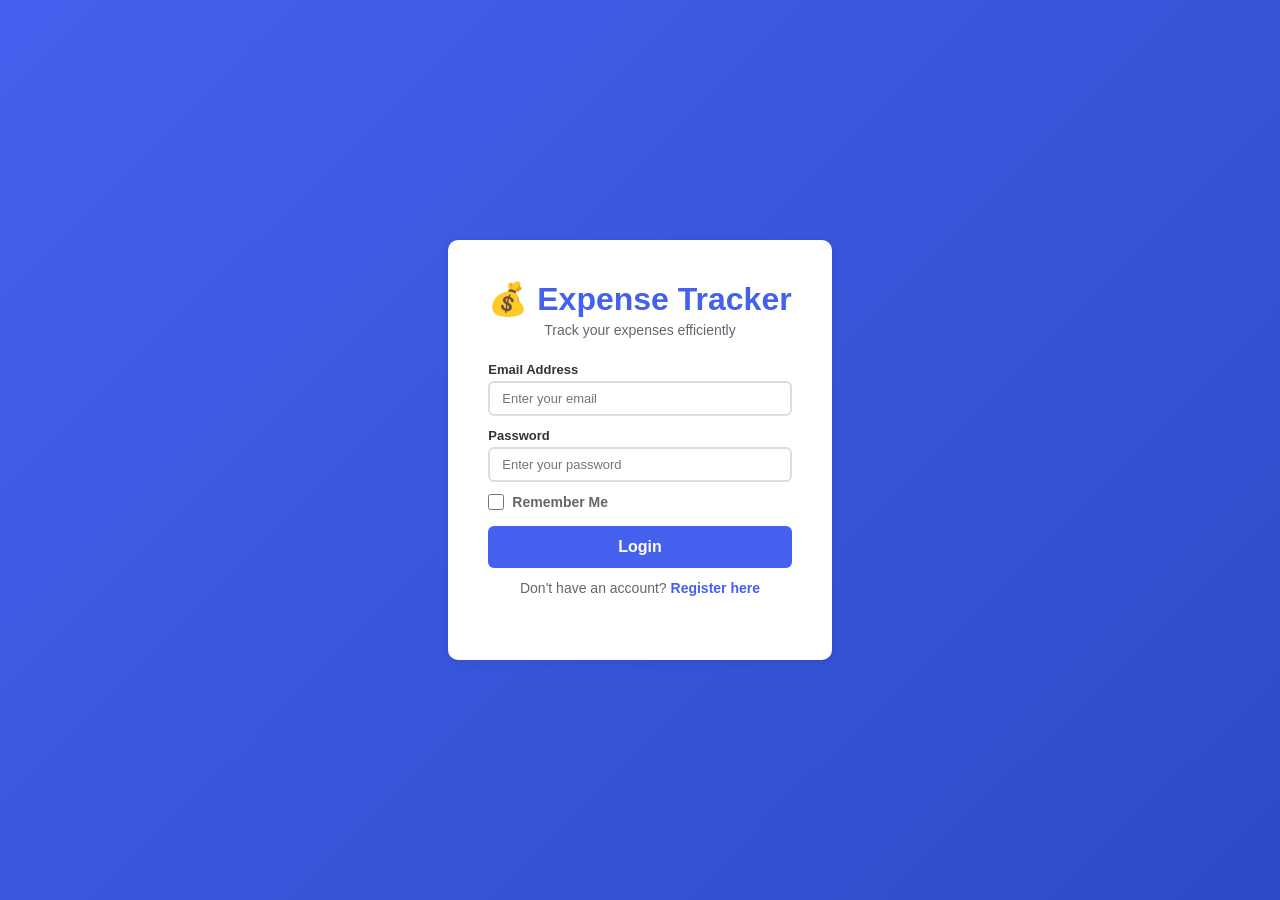
==== target/Expense-Tracker-0.0.1-SNAPSHOT/index.html @ 865ebbf7 "first commit" ====
<!DOCTYPE html>
<html lang="en">
<head>
<meta charset="UTF-8">
<meta name="viewport" content="width=device-width, initial-scale=1.0">
<title>Expense Tracker</title>
<script>
window.location.href = 'login.html';
</script>
</head>
<body>
</body>
</html>
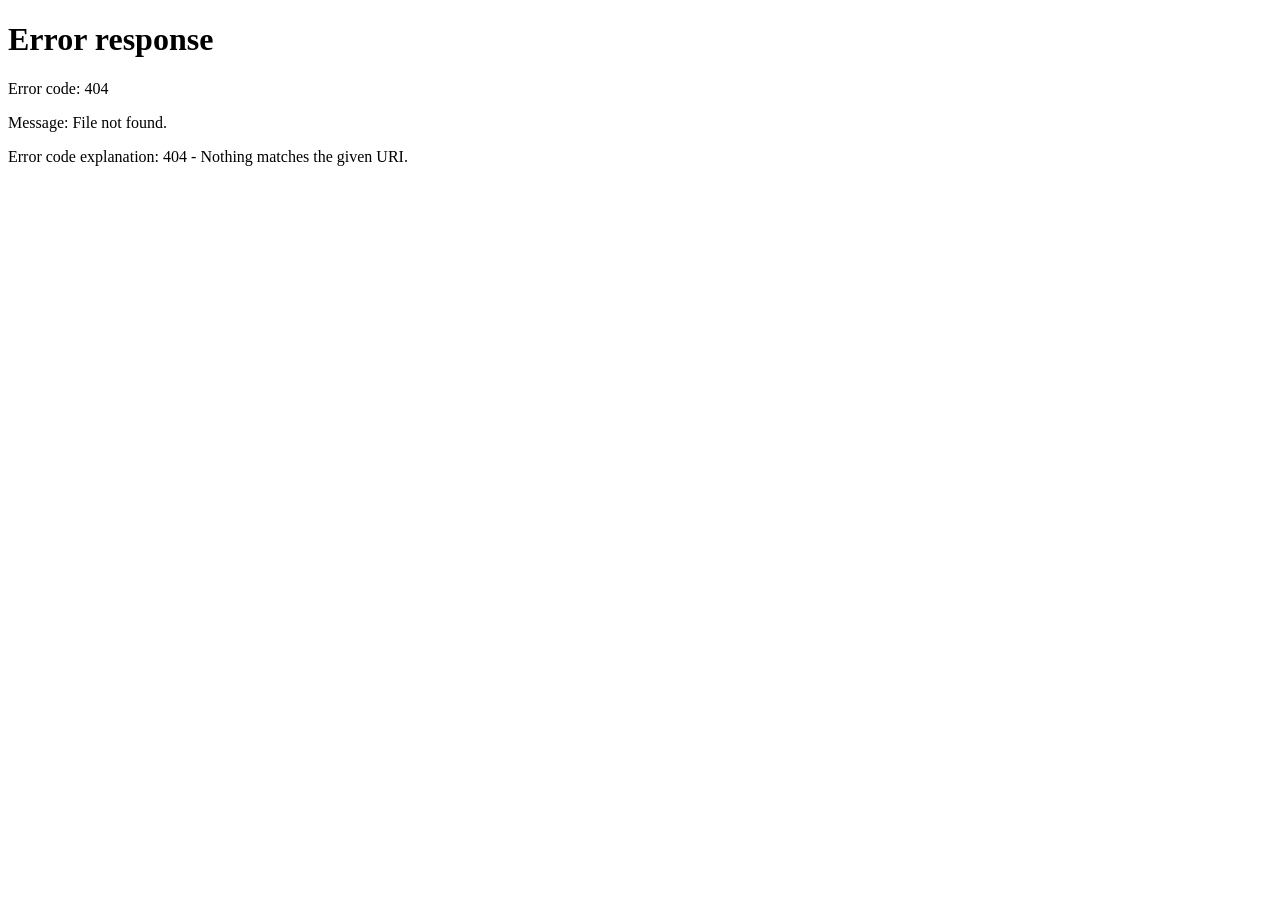
==== commit 5bbb22cb: "working perfectly but dont understand jsp" ====
--- a/target/Expense-Tracker-0.0.1-SNAPSHOT/index.html
+++ b/target/Expense-Tracker-0.0.1-SNAPSHOT/index.html
@@ -1,13 +1,16 @@
 <!DOCTYPE html>
 <html lang="en">
+
 <head>
-<meta charset="UTF-8">
-<meta name="viewport" content="width=device-width, initial-scale=1.0">
-<title>Expense Tracker</title>
-<script>
-window.location.href = 'login.html';
-</script>
+	<meta charset="UTF-8">
+	<meta name="viewport" content="width=device-width, initial-scale=1.0">
+	<title>Expense Tracker</title>
+	<script>
+		window.location.href = 'login';
+	</script>
 </head>
+
 <body>
 </body>
+
 </html>
